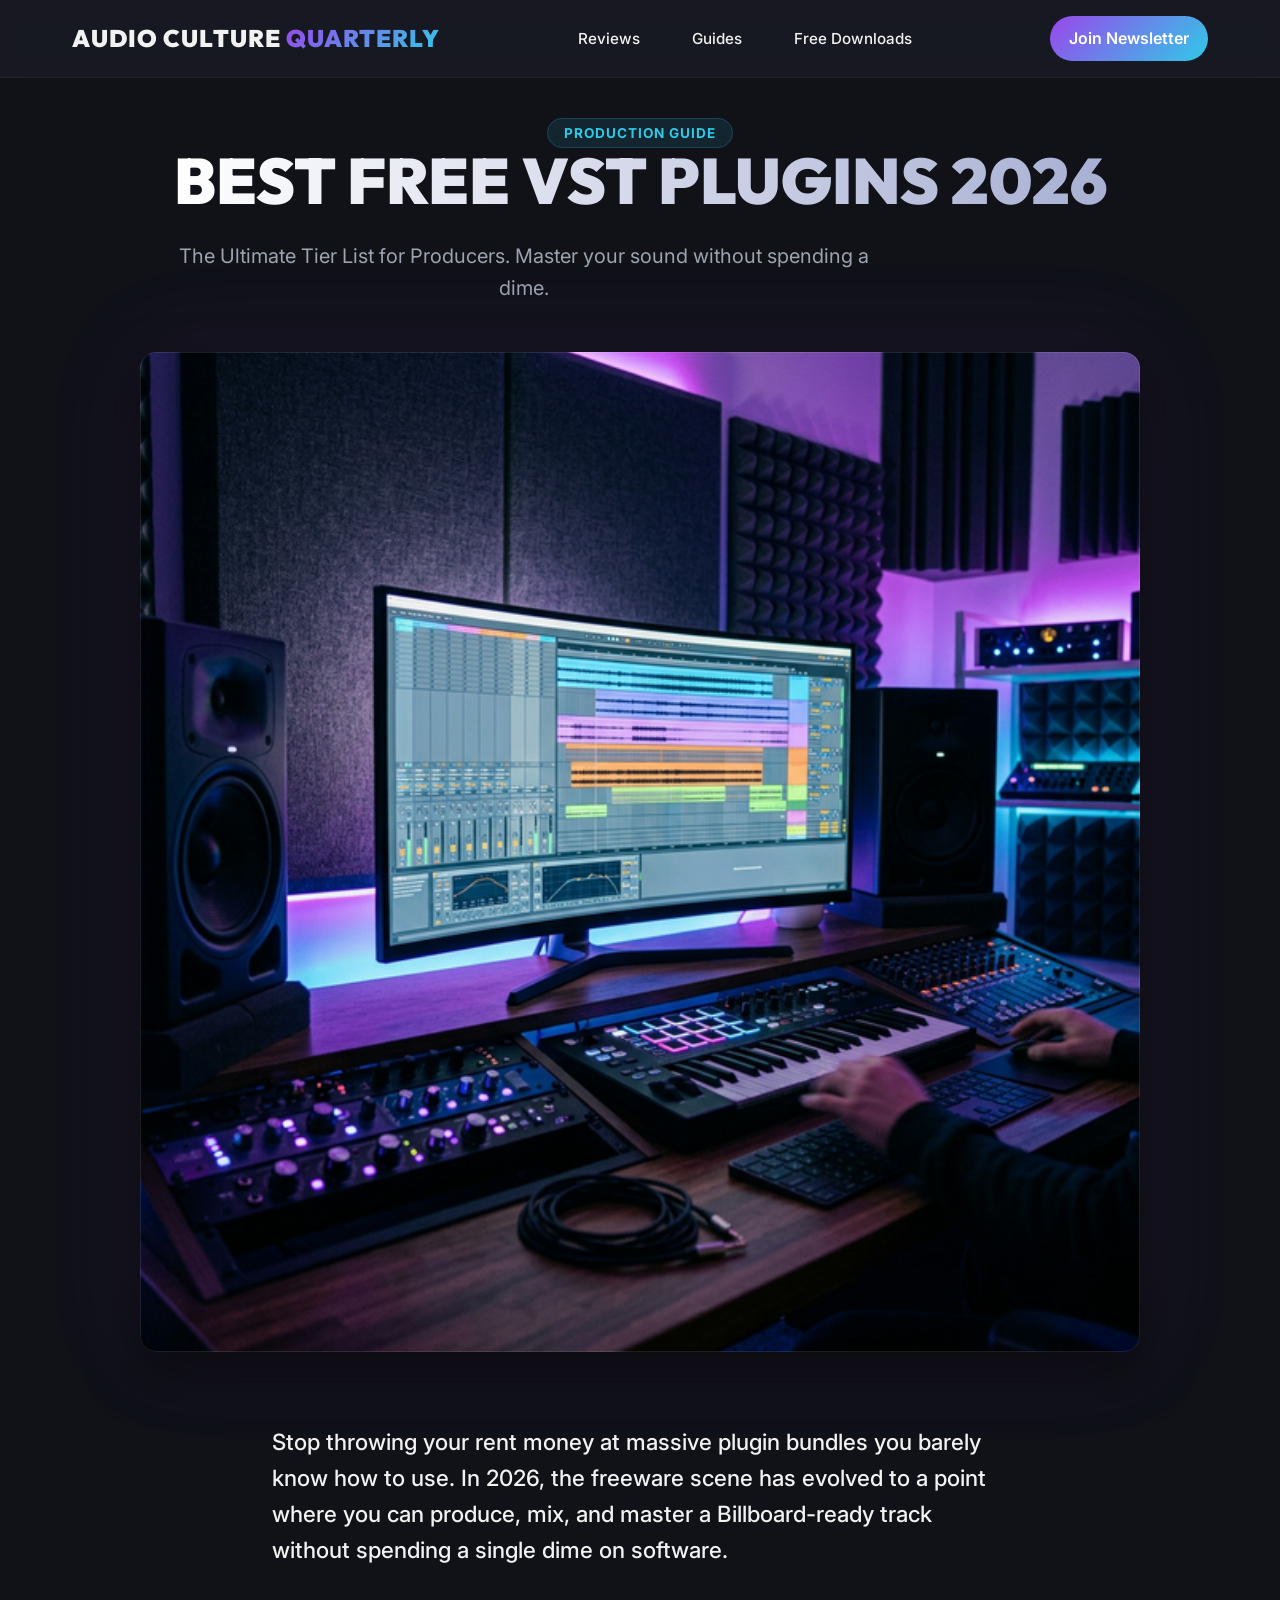
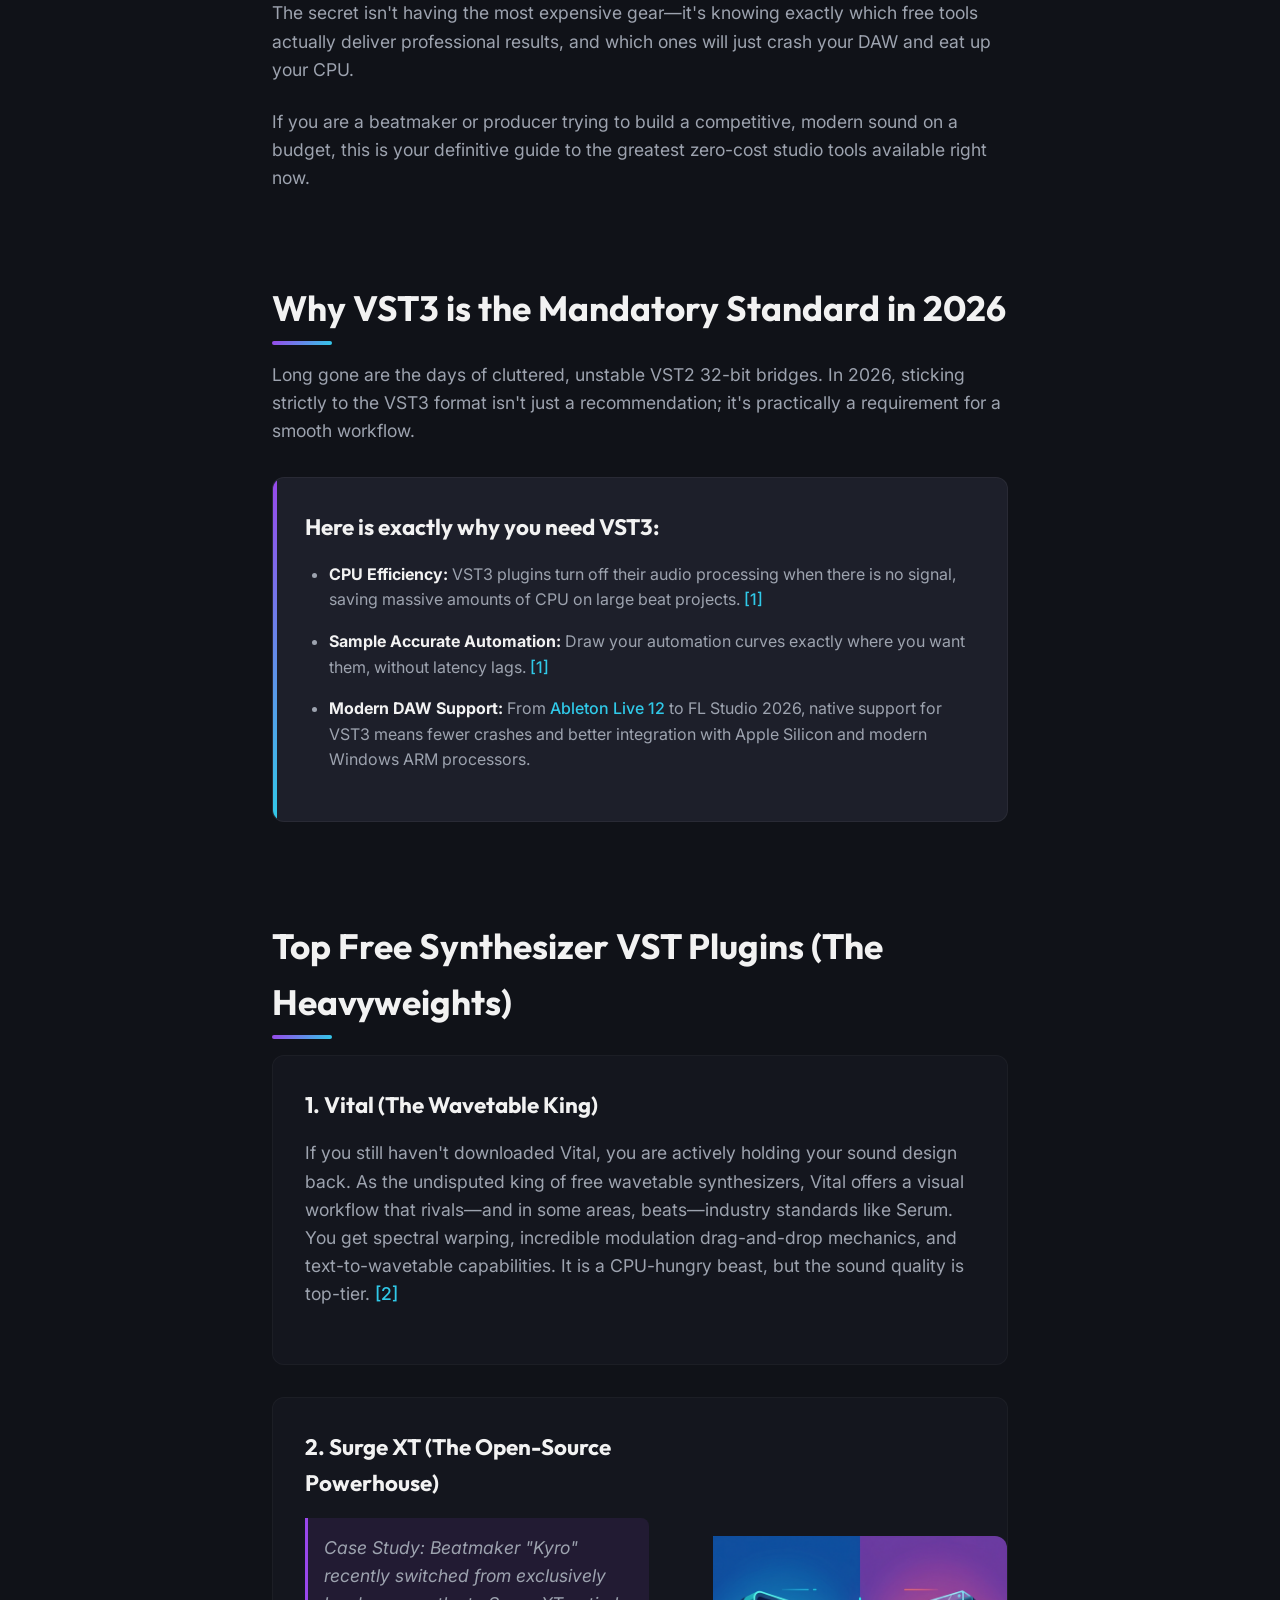
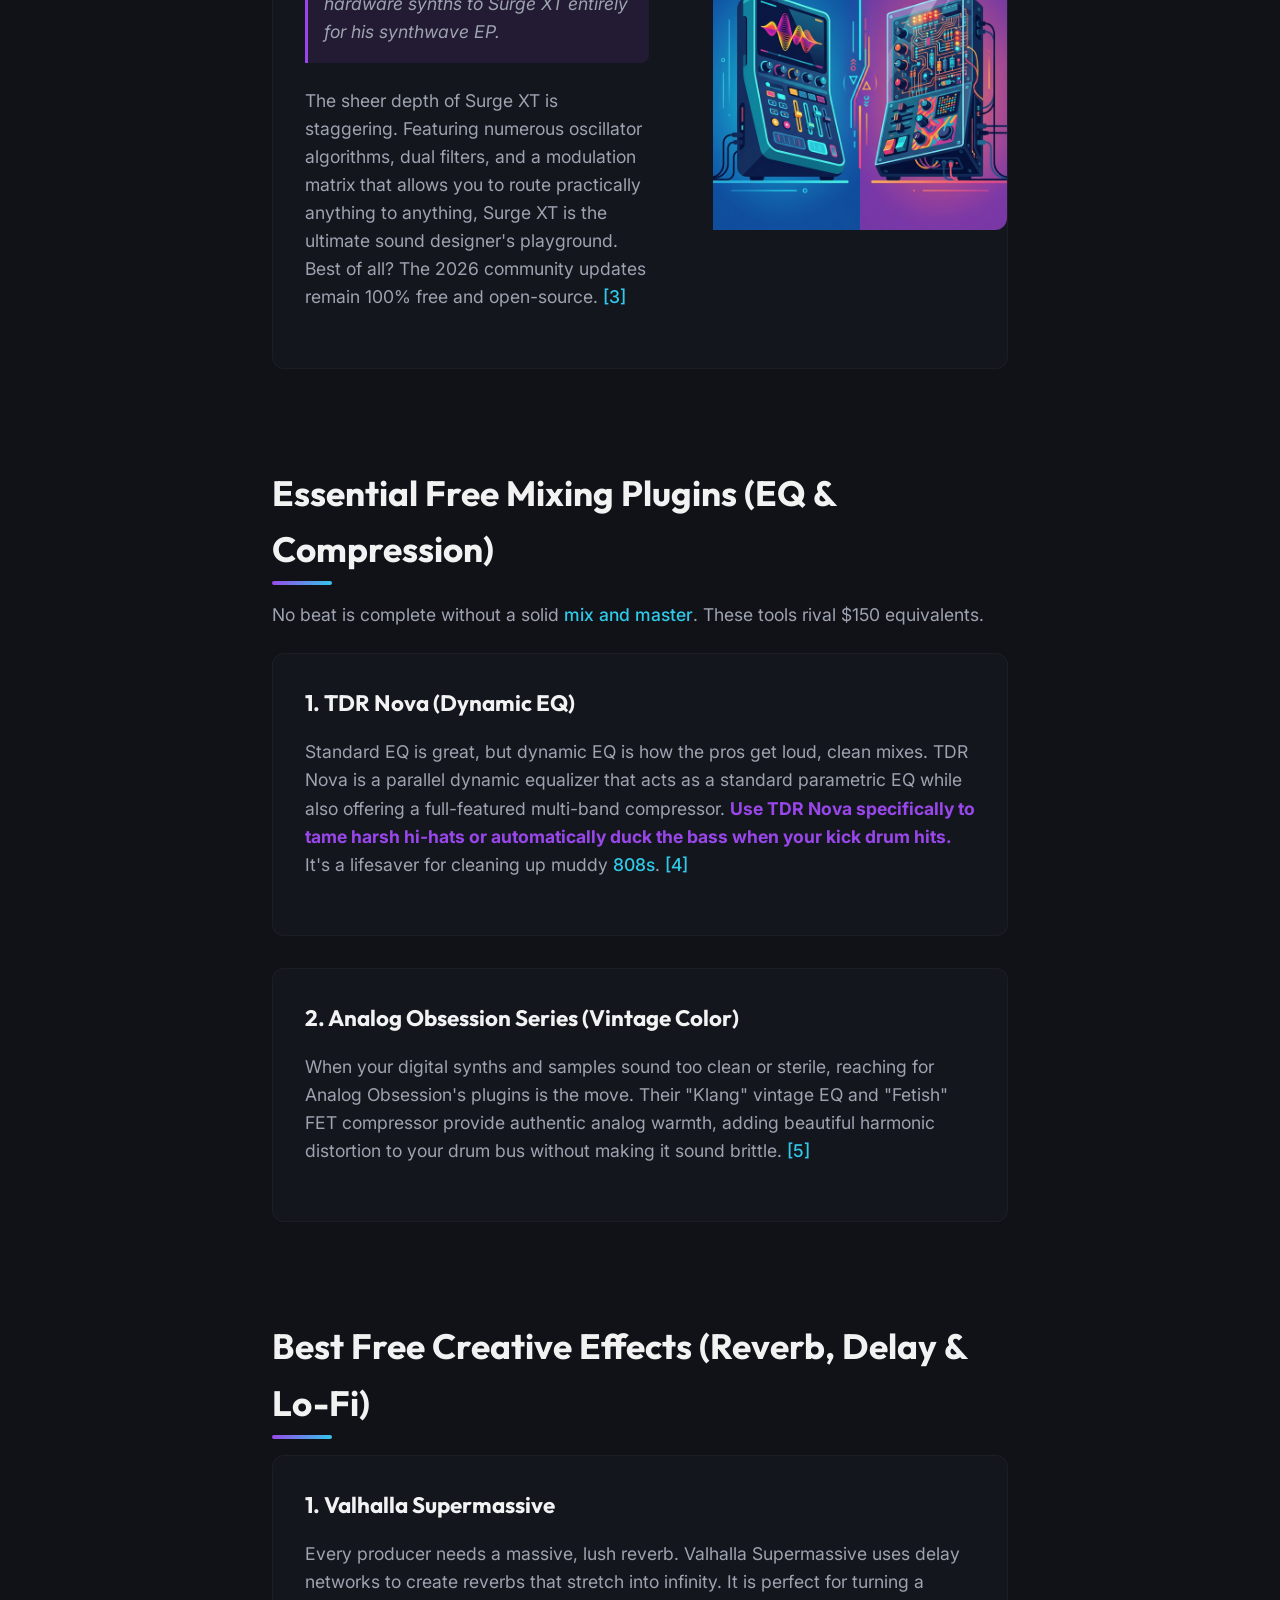
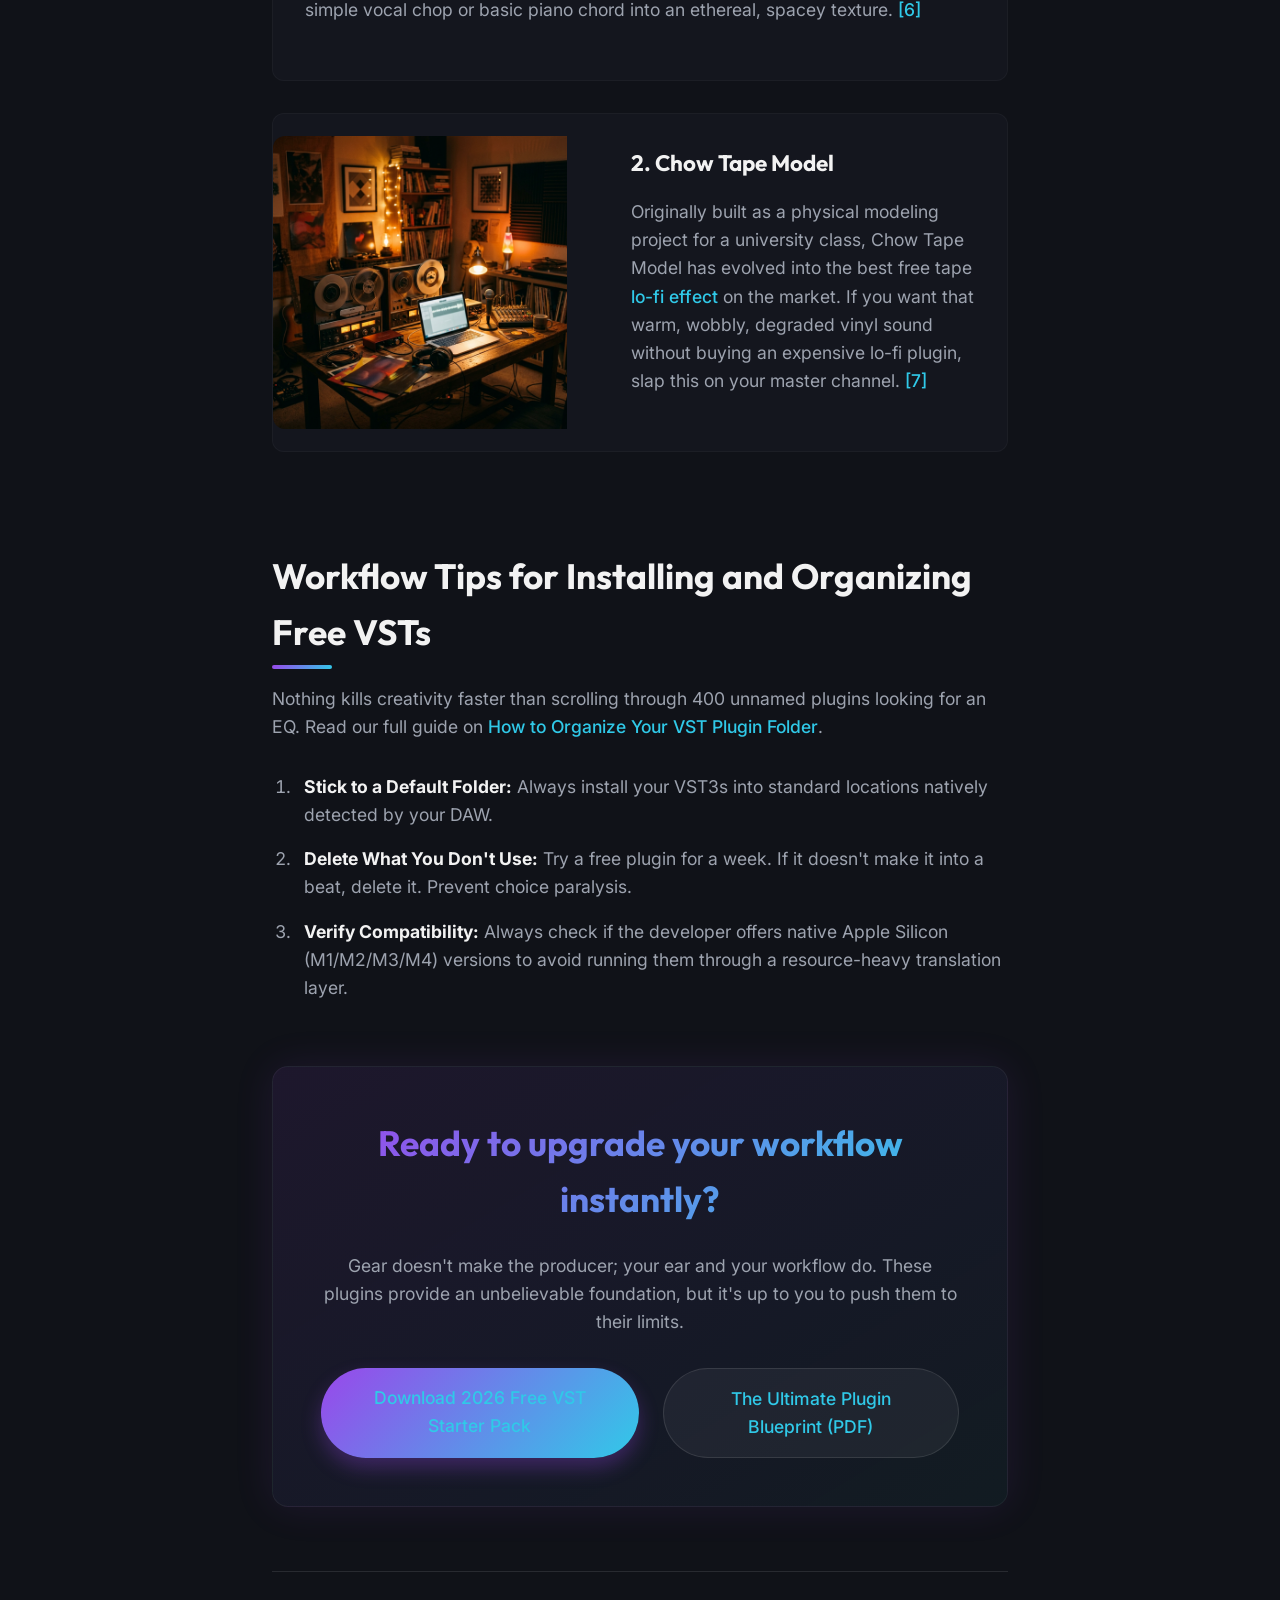
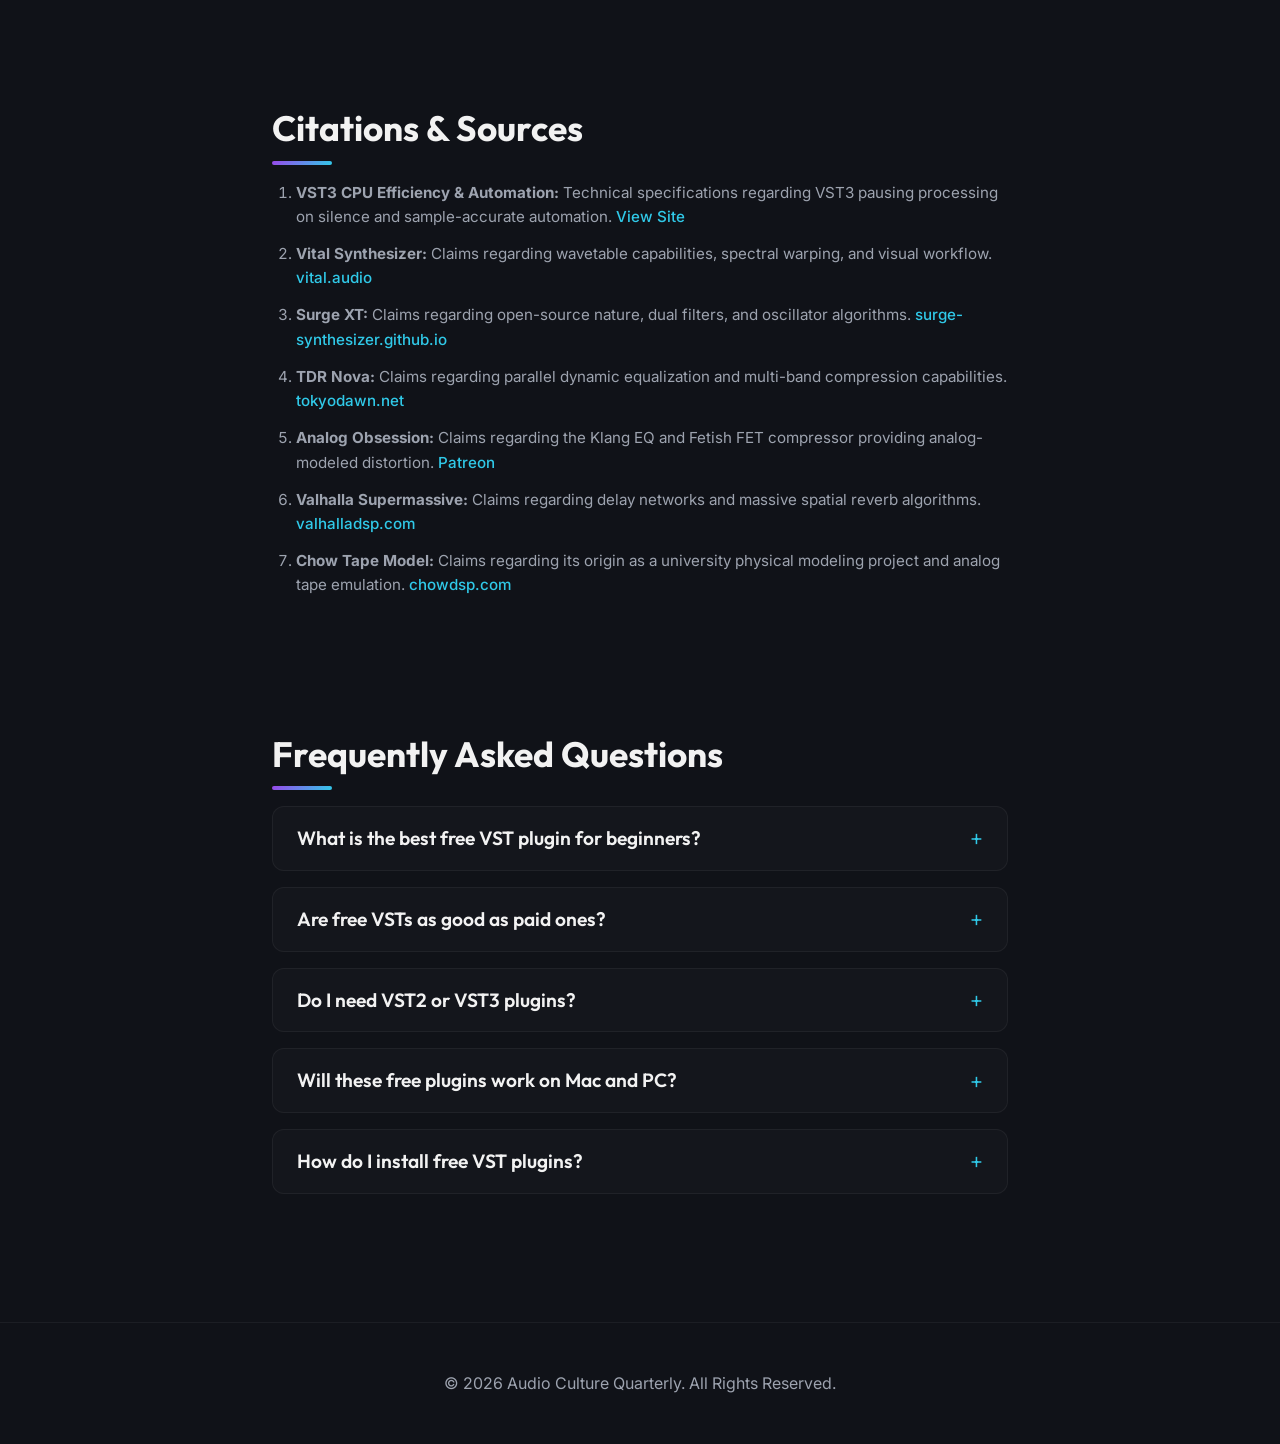
==== index.html @ 48ff9a13 "Initial commit for Audio Culture Quarterly blog" ====
<!DOCTYPE html>
<html lang="en">
<head>
    <meta charset="UTF-8">
    <meta name="viewport" content="width=device-width, initial-scale=1.0">
    <title>Audio Culture Quarterly | 15 Best Free VST Plugins (2026 Producer List)</title>
    <meta name="description" content="Stop wasting money on expensive gear. Discover the absolute best free VST3 plugins of 2026 for synths, mixing, and effects. Download and upgrade your beats today.">
    <link href="https://fonts.googleapis.com/css2?family=Outfit:wght@400;700;900&family=Inter:wght@400;500;700&display=swap" rel="stylesheet">
    <link rel="stylesheet" href="./styles.css">
</head>
<body class="dark-theme">
    <nav class="glass-nav">
        <div class="nav-container">
            <a href="#" class="logo">AUDIO CULTURE <span>QUARTERLY</span></a>
            <div class="nav-links">
                <a href="#">Reviews</a>
                <a href="#">Guides</a>
                <a href="#">Free Downloads</a>
            </div>
            <a href="#" class="cta-button">Join Newsletter</a>
        </div>
    </nav>
    
    <header class="hero">
        <div class="hero-content">
            <span class="badge">Production Guide</span>
            <h1>BEST FREE VST PLUGINS 2026</h1>
            <p class="subtitle">The Ultimate Tier List for Producers. Master your sound without spending a dime.</p>
        </div>
        <div class="hero-image-wrapper">
            <img src="./assets/hero.png" alt="Neon glowing DAW Studio Setup" class="hero-img">
        </div>
    </header>

    <main class="post-content">
        <article>
            <p class="lead">Stop throwing your rent money at massive plugin bundles you barely know how to use. In 2026, the freeware scene has evolved to a point where you can produce, mix, and master a Billboard-ready track without spending a single dime on software.</p>
            
            <p>The secret isn't having the most expensive gear—it's knowing exactly which free tools actually deliver professional results, and which ones will just crash your DAW and eat up your CPU.</p>

            <p>If you are a beatmaker or producer trying to build a competitive, modern sound on a budget, this is your definitive guide to the greatest zero-cost studio tools available right now.</p>

            <h2>Why VST3 is the Mandatory Standard in 2026</h2>
            <p>Long gone are the days of cluttered, unstable VST2 32-bit bridges. In 2026, sticking strictly to the VST3 format isn't just a recommendation; it's practically a requirement for a smooth workflow.</p>
            
            <div class="info-box glass-card">
                <h3>Here is exactly why you need VST3:</h3>
                <ul>
                    <li><strong>CPU Efficiency:</strong> VST3 plugins turn off their audio processing when there is no signal, saving massive amounts of CPU on large beat projects. <a href="#citations">[1]</a></li>
                    <li><strong>Sample Accurate Automation:</strong> Draw your automation curves exactly where you want them, without latency lags. <a href="#citations">[1]</a></li>
                    <li><strong>Modern DAW Support:</strong> From <a href="#">Ableton Live 12</a> to FL Studio 2026, native support for VST3 means fewer crashes and better integration with Apple Silicon and modern Windows ARM processors.</li>
                </ul>
            </div>

            <h2>Top Free Synthesizer VST Plugins (The Heavyweights)</h2>

            <div class="plugin-card">
                <h3>1. Vital (The Wavetable King)</h3>
                <p>If you still haven't downloaded Vital, you are actively holding your sound design back. As the undisputed king of free wavetable synthesizers, Vital offers a visual workflow that rivals—and in some areas, beats—industry standards like Serum. You get spectral warping, incredible modulation drag-and-drop mechanics, and text-to-wavetable capabilities. It is a CPU-hungry beast, but the sound quality is top-tier. <a href="#citations">[2]</a></p>
            </div>

            <div class="plugin-card highlight-card">
                <div class="card-content">
                    <h3>2. Surge XT (The Open-Source Powerhouse)</h3>
                    <p class="case-study"><em>Case Study: Beatmaker "Kyro" recently switched from exclusively hardware synths to Surge XT entirely for his synthwave EP.</em></p>
                    <p>The sheer depth of Surge XT is staggering. Featuring numerous oscillator algorithms, dual filters, and a modulation matrix that allows you to route practically anything to anything, Surge XT is the ultimate sound designer's playground. Best of all? The 2026 community updates remain 100% free and open-source. <a href="#citations">[3]</a></p>
                </div>
                <img src="./assets/synth.png" alt="Synth comparison" class="inline-img">
            </div>

            <h2>Essential Free Mixing Plugins (EQ & Compression)</h2>
            <p>No beat is complete without a solid <a href="#">mix and master</a>. These tools rival $150 equivalents.</p>

            <div class="plugin-card">
                <h3>1. TDR Nova (Dynamic EQ)</h3>
                <p>Standard EQ is great, but dynamic EQ is how the pros get loud, clean mixes. TDR Nova is a parallel dynamic equalizer that acts as a standard parametric EQ while also offering a full-featured multi-band compressor. <strong class="accent-text">Use TDR Nova specifically to tame harsh hi-hats or automatically duck the bass when your kick drum hits.</strong> It's a lifesaver for cleaning up muddy <a href="#">808s</a>. <a href="#citations">[4]</a></p>
            </div>

            <div class="plugin-card">
                <h3>2. Analog Obsession Series (Vintage Color)</h3>
                <p>When your digital synths and samples sound too clean or sterile, reaching for Analog Obsession's plugins is the move. Their "Klang" vintage EQ and "Fetish" FET compressor provide authentic analog warmth, adding beautiful harmonic distortion to your drum bus without making it sound brittle. <a href="#citations">[5]</a></p>
            </div>

            <h2>Best Free Creative Effects (Reverb, Delay & Lo-Fi)</h2>

            <div class="plugin-card">
                <h3>1. Valhalla Supermassive</h3>
                <p>Every producer needs a massive, lush reverb. Valhalla Supermassive uses delay networks to create reverbs that stretch into infinity. It is perfect for turning a simple vocal chop or basic piano chord into an ethereal, spacey texture. <a href="#citations">[6]</a></p>
            </div>

            <div class="plugin-card highlight-card reverse-layout">
                <img src="./assets/lofi.png" alt="Lo-Fi Studio" class="inline-img">
                <div class="card-content">
                    <h3>2. Chow Tape Model</h3>
                    <p>Originally built as a physical modeling project for a university class, Chow Tape Model has evolved into the best free tape <a href="#">lo-fi effect</a> on the market. If you want that warm, wobbly, degraded vinyl sound without buying an expensive lo-fi plugin, slap this on your master channel. <a href="#citations">[7]</a></p>
                </div>
            </div>

            <h2>Workflow Tips for Installing and Organizing Free VSTs</h2>
            <p>Nothing kills creativity faster than scrolling through 400 unnamed plugins looking for an EQ. Read our full guide on <a href="#">How to Organize Your VST Plugin Folder</a>.</p>
            <ol class="styled-list">
                <li><strong>Stick to a Default Folder:</strong> Always install your VST3s into standard locations natively detected by your DAW.</li>
                <li><strong>Delete What You Don't Use:</strong> Try a free plugin for a week. If it doesn't make it into a beat, delete it. Prevent choice paralysis.</li>
                <li><strong>Verify Compatibility:</strong> Always check if the developer offers native Apple Silicon (M1/M2/M3/M4) versions to avoid running them through a resource-heavy translation layer.</li>
            </ol>

            <div class="cta-section glow-box">
                <h2>Ready to upgrade your workflow instantly?</h2>
                <p>Gear doesn't make the producer; your ear and your workflow do. These plugins provide an unbelievable foundation, but it's up to you to push them to their limits.</p>
                <div class="cta-buttons">
                    <a href="#" class="btn-primary">Download 2026 Free VST Starter Pack</a>
                    <a href="#" class="btn-secondary">The Ultimate Plugin Blueprint (PDF)</a>
                </div>
            </div>

            <hr class="divider">

            <section id="citations" class="citations-section">
                <h2>Citations & Sources</h2>
                <ol>
                    <li><strong>VST3 CPU Efficiency & Automation:</strong> Technical specifications regarding VST3 pausing processing on silence and sample-accurate automation. <a href="https://steinbergmedia.github.io/vst3_doc/vstinterfaces/index.html" target="_blank">View Site</a></li>
                    <li><strong>Vital Synthesizer:</strong> Claims regarding wavetable capabilities, spectral warping, and visual workflow. <a href="https://vital.audio/" target="_blank">vital.audio</a></li>
                    <li><strong>Surge XT:</strong> Claims regarding open-source nature, dual filters, and oscillator algorithms. <a href="https://surge-synthesizer.github.io/" target="_blank">surge-synthesizer.github.io</a></li>
                    <li><strong>TDR Nova:</strong> Claims regarding parallel dynamic equalization and multi-band compression capabilities. <a href="https://www.tokyodawn.net/tdr-nova/" target="_blank">tokyodawn.net</a></li>
                    <li><strong>Analog Obsession:</strong> Claims regarding the Klang EQ and Fetish FET compressor providing analog-modeled distortion. <a href="https://www.patreon.com/analogobsession" target="_blank">Patreon</a></li>
                    <li><strong>Valhalla Supermassive:</strong> Claims regarding delay networks and massive spatial reverb algorithms. <a href="https://valhalladsp.com/shop/reverb/valhalla-supermassive/" target="_blank">valhalladsp.com</a></li>
                    <li><strong>Chow Tape Model:</strong> Claims regarding its origin as a university physical modeling project and analog tape emulation. <a href="https://chowdsp.com/products.html" target="_blank">chowdsp.com</a></li>
                </ol>
            </section>
            
            <section class="faq-section">
                <h2>Frequently Asked Questions</h2>
                <details>
                    <summary>What is the best free VST plugin for beginners?</summary>
                    <p>Vital is widely considered the best free VST for beginners due to its visual feedback, intuitive interface, and massive library of free community presets that make learning sound design incredibly accessible.</p>
                </details>
                <details>
                    <summary>Are free VSTs as good as paid ones?</summary>
                    <p>Yes, many free VSTs, like Surge XT and TDR Nova, rival or exceed paid plugins in sound quality. However, paid plugins often offer more streamlined user interfaces and dedicated customer support.</p>
                </details>
                <details>
                    <summary>Do I need VST2 or VST3 plugins?</summary>
                    <p>In 2026, VST3 is the standard. It offers superior CPU efficiency by pausing processing when audio passes through, and it provides better compatibility with modern DAWs and computer architectures.</p>
                </details>
                <details>
                    <summary>Will these free plugins work on Mac and PC?</summary>
                    <p>Most popular free VSTs provide installers for both Windows and macOS. Be sure to check if the developer offers native Apple Silicon support if you are producing on a modern Mac.</p>
                </details>
                <details>
                    <summary>How do I install free VST plugins?</summary>
                    <p>Download the installer or zip file, place the `.vst3` file in your operating system's default plugin directory, and run a new plugin scan within your DAW's preferences menu.</p>
                </details>
            </section>
        </article>
    </main>

    <footer>
        <div class="footer-content">
            <p>&copy; 2026 Audio Culture Quarterly. All Rights Reserved.</p>
        </div>
    </footer>
</body>
</html>
---- styles.css ----
:root {
    --bg-color: hsl(230, 20%, 8%);
    --bg-surface: hsl(232, 18%, 14%);
    --bg-glass: hsla(232, 18%, 14%, 0.6);
    --bg-glass-hover: hsla(232, 18%, 14%, 0.9);
    --text-main: hsl(0, 0%, 95%);
    --text-muted: hsl(220, 10%, 65%);
    --accent-glow: hsl(270, 80%, 60%);
    --accent-blue: hsl(190, 80%, 55%);
    --gradient-brand: linear-gradient(135deg, var(--accent-glow), var(--accent-blue));
    
    --font-heading: 'Outfit', sans-serif;
    --font-body: 'Inter', sans-serif;
    --border-radius-lg: 16px;
    --border-radius-md: 12px;
}

* {
    margin: 0;
    padding: 0;
    box-sizing: border-box;
    scroll-behavior: smooth;
}

body {
    background-color: var(--bg-color);
    color: var(--text-main);
    font-family: var(--font-body);
    line-height: 1.6;
    overflow-x: hidden;
}

/* Glassmorphic Nav */
.glass-nav {
    position: fixed;
    top: 0;
    width: 100%;
    background: var(--bg-glass);
    backdrop-filter: blur(12px);
    -webkit-backdrop-filter: blur(12px);
    border-bottom: 1px solid hsla(0, 0%, 100%, 0.05);
    z-index: 1000;
    transition: all 0.3s ease;
}

.nav-container {
    max-width: 1200px;
    margin: 0 auto;
    padding: 1rem 2rem;
    display: flex;
    justify-content: space-between;
    align-items: center;
}

.logo {
    font-family: var(--font-heading);
    font-size: 1.5rem;
    font-weight: 900;
    color: var(--text-main);
    text-decoration: none;
    letter-spacing: 1px;
}

.logo span {
    background: var(--gradient-brand);
    -webkit-background-clip: text;
    -webkit-text-fill-color: transparent;
}

.nav-links a {
    color: var(--text-main);
    text-decoration: none;
    margin: 0 1.5rem;
    font-size: 0.95rem;
    font-weight: 500;
    transition: color 0.3s ease;
}

.nav-links a:hover {
    color: var(--accent-blue);
}

.cta-button {
    background: var(--gradient-brand);
    color: white;
    padding: 0.6rem 1.2rem;
    border-radius: 50px;
    text-decoration: none;
    font-weight: 600;
    transition: transform 0.2s ease, box-shadow 0.2s ease;
}

.cta-button:hover {
    transform: translateY(-2px);
    box-shadow: 0 4px 15px hsla(270, 80%, 60%, 0.4);
}

/* Hero Section */
.hero {
    max-width: 1100px;
    margin: 120px auto 40px;
    padding: 0 2rem;
    display: flex;
    flex-direction: column;
    align-items: center;
    text-align: center;
}

.hero .badge {
    background: hsla(190, 80%, 55%, 0.1);
    color: var(--accent-blue);
    padding: 0.4rem 1rem;
    border-radius: 50px;
    font-size: 0.85rem;
    font-weight: 700;
    text-transform: uppercase;
    letter-spacing: 1px;
    margin-bottom: 1.5rem;
    border: 1px solid hsla(190, 80%, 55%, 0.2);
}

.hero h1 {
    font-family: var(--font-heading);
    font-size: 4rem;
    font-weight: 900;
    line-height: 1.1;
    margin-bottom: 1.5rem;
    background: linear-gradient(to right, #ffffff, #a8b0d3);
    -webkit-background-clip: text;
    -webkit-text-fill-color: transparent;
}

.hero .subtitle {
    font-size: 1.25rem;
    color: var(--text-muted);
    max-width: 700px;
    margin-bottom: 3rem;
}

.hero-image-wrapper {
    width: 100%;
    max-width: 1000px;
    border-radius: var(--border-radius-lg);
    overflow: hidden;
    position: relative;
    box-shadow: 0 20px 50px hsla(0,0%,0%,0.5), 0 0 100px hsla(270,80%,60%,0.1);
}

.hero-image-wrapper::after {
    content: '';
    position: absolute;
    inset: 0;
    box-shadow: inset 0 0 0 1px hsla(255,255%,255%,0.1);
    border-radius: var(--border-radius-lg);
    pointer-events: none;
}

.hero-img {
    width: 100%;
    height: auto;
    display: block;
    transform: scale(1.02);
    transition: transform 0.5s ease;
}

.hero-img:hover {
    transform: scale(1.0);
}

/* Post Content Layout */
.post-content {
    max-width: 800px;
    margin: 0 auto;
    padding: 2rem;
}

.post-content .lead {
    font-size: 1.4rem;
    color: var(--text-main);
    font-weight: 500;
    margin-bottom: 2rem;
}

.post-content p {
    margin-bottom: 1.5rem;
    font-size: 1.1rem;
    color: var(--text-muted);
}

.post-content h2 {
    font-family: var(--font-heading);
    font-size: 2.2rem;
    margin: 4rem 0 1.5rem;
    color: var(--text-main);
    position: relative;
    display: inline-block;
}

.post-content h2::after {
    content: '';
    position: absolute;
    bottom: -8px;
    left: 0;
    width: 60px;
    height: 4px;
    border-radius: 2px;
    background: var(--gradient-brand);
}

.post-content h3 {
    font-family: var(--font-heading);
    font-size: 1.4rem;
    margin-bottom: 1rem;
    color: var(--text-main);
}

.post-content a {
    color: var(--accent-blue);
    text-decoration: none;
    font-weight: 500;
    position: relative;
    transition: color 0.2s;
}

.post-content a:hover {
    color: var(--text-main);
}

/* Glass Card Content */
.glass-card {
    background: var(--bg-surface);
    border: 1px solid hsla(0,0%,100%,0.05);
    padding: 2rem;
    border-radius: var(--border-radius-md);
    margin: 2rem 0;
    position: relative;
    overflow: hidden;
}

.glass-card::before {
    content: '';
    position: absolute;
    top: 0;
    left: 0;
    width: 4px;
    height: 100%;
    background: var(--gradient-brand);
}

.glass-card ul {
    margin-left: 1.5rem;
}

.glass-card li {
    margin-bottom: 1rem;
    color: var(--text-muted);
}

.glass-card li strong {
    color: var(--text-main);
}

/* Plugin Cards */
.plugin-card {
    background: hsla(232, 18%, 14%, 0.4);
    border-radius: var(--border-radius-md);
    padding: 2rem;
    margin-bottom: 2rem;
    border: 1px solid hsla(0,0%,100%,0.03);
    transition: transform 0.3s ease, background 0.3s ease;
}

.plugin-card:hover {
    transform: translateY(-5px);
    background: hsla(232, 18%, 14%, 0.8);
    border: 1px solid hsla(0,0%,100%,0.1);
}

.accent-text {
    color: var(--accent-glow);
}

/* Case Study Highlights */
.highlight-card {
    display: flex;
    gap: 2rem;
    align-items: center;
    padding: 0;
    overflow: hidden;
}

.highlight-card .card-content {
    padding: 2rem;
    flex: 1;
}

.highlight-card .inline-img {
    width: 40%;
    object-fit: cover;
    height: 100%;
    border-radius: 0 var(--border-radius-md) var(--border-radius-md) 0;
}

.reverse-layout .inline-img {
    border-radius: var(--border-radius-md) 0 0 var(--border-radius-md);
}

.case-study {
    font-style: italic;
    padding-left: 1rem;
    border-left: 3px solid var(--accent-glow);
    color: var(--text-main);
    background: hsla(270, 80%, 60%, 0.1);
    padding: 1rem;
    border-radius: 0 8px 8px 0;
}

/* List styling */
.styled-list {
    margin: 2rem 0 2rem 1.5rem;
}

.styled-list li {
    font-size: 1.1rem;
    color: var(--text-muted);
    margin-bottom: 1rem;
    padding-left: 0.5rem;
}

.styled-list li strong {
    color: var(--text-main);
}

/* Glow Box CTA */
.glow-box {
    margin: 4rem 0;
    padding: 3rem;
    text-align: center;
    background: linear-gradient(to bottom right, hsla(270,80%,60%,0.1), hsla(190,80%,55%,0.05));
    border-radius: var(--border-radius-lg);
    border: 1px solid hsla(0,0%,100%,0.05);
    box-shadow: 0 0 40px hsla(270,80%,60%,0.1);
}

.glow-box h2::after {
    display: none;
}

.glow-box h2 {
    margin-top: 0;
    background: var(--gradient-brand);
    -webkit-background-clip: text;
    -webkit-text-fill-color: transparent;
}

.cta-buttons {
    display: flex;
    justify-content: center;
    gap: 1.5rem;
    margin-top: 2rem;
}

.btn-primary {
    background: var(--gradient-brand);
    color: white;
    padding: 1rem 2rem;
    border-radius: 50px;
    font-weight: 700;
    font-size: 1.1rem;
    transition: all 0.2s;
    box-shadow: 0 10px 20px hsla(270,80%,60%,0.3);
    text-decoration: none;
}

.btn-primary:hover {
    transform: translateY(-3px);
    box-shadow: 0 15px 30px hsla(270,80%,60%,0.5);
    color: white;
}

.btn-secondary {
    background: hsla(255,255%,255%,0.05);
    color: var(--text-main);
    border: 1px solid hsla(255,255%,255%,0.1);
    padding: 1rem 2rem;
    border-radius: 50px;
    font-weight: 600;
    font-size: 1.1rem;
    transition: all 0.2s;
    text-decoration: none;
}

.btn-secondary:hover {
    background: hsla(255,255%,255%,0.1);
    color: white;
}

.divider {
    border: 0;
    height: 1px;
    background: hsla(0,0%,100%,0.1);
    margin: 4rem 0;
}

/* Citations & FAQ */
.citations-section ol {
    margin-left: 1.5rem;
}
.citations-section li {
    font-size: 0.95rem;
    color: var(--text-muted);
    margin-bottom: 0.8rem;
}

.faq-section {
    margin-top: 4rem;
}

details {
    background: hsla(0,0%,100%,0.02);
    border: 1px solid hsla(0,0%,100%,0.05);
    padding: 1rem 1.5rem;
    border-radius: var(--border-radius-md);
    margin-bottom: 1rem;
    transition: all 0.3s ease;
}

details:hover {
    background: hsla(0,0%,100%,0.04);
}

summary {
    font-family: var(--font-heading);
    font-size: 1.2rem;
    font-weight: 600;
    cursor: pointer;
    list-style: none; /* remove default arrow */
    position: relative;
    padding-right: 2rem;
}

summary::after {
    content: '+';
    position: absolute;
    right: 0;
    top: 50%;
    transform: translateY(-50%);
    color: var(--accent-blue);
    font-size: 1.5rem;
    font-weight: 300;
}

details[open] summary::after {
    content: '−';
}

details p {
    margin-top: 1rem;
    margin-bottom: 0;
    padding-top: 1rem;
    border-top: 1px solid hsla(0,0%,100%,0.05);
}

footer {
    text-align: center;
    padding: 3rem;
    border-top: 1px solid hsla(0,0%,100%,0.05);
    margin-top: 5rem;
    color: var(--text-muted);
}

/* Animations */
@keyframes fadeInUp {
    from {
        opacity: 0;
        transform: translateY(20px);
    }
    to {
        opacity: 1;
        transform: translateY(0);
    }
}

.hero h1, .hero p, .hero-image-wrapper {
    animation: fadeInUp 0.8s backwards ease-out;
}
.hero h1 { animation-delay: 0.1s; }
.hero p { animation-delay: 0.3s; }
.hero-image-wrapper { animation-delay: 0.5s; }

/* Responsive adjustments */
@media (max-width: 768px) {
    .highlight-card {
        flex-direction: column;
    }
    .highlight-card .inline-img {
        width: 100%;
        border-radius: var(--border-radius-md) var(--border-radius-md) 0 0;
        max-height: 250px;
    }
    .reverse-layout {
        flex-direction: column-reverse;
    }
    .reverse-layout .inline-img {
        border-radius: var(--border-radius-md) var(--border-radius-md) 0 0;
    }
    .hero h1 {
        font-size: 2.8rem;
    }
    .cta-buttons {
        flex-direction: column;
    }
}
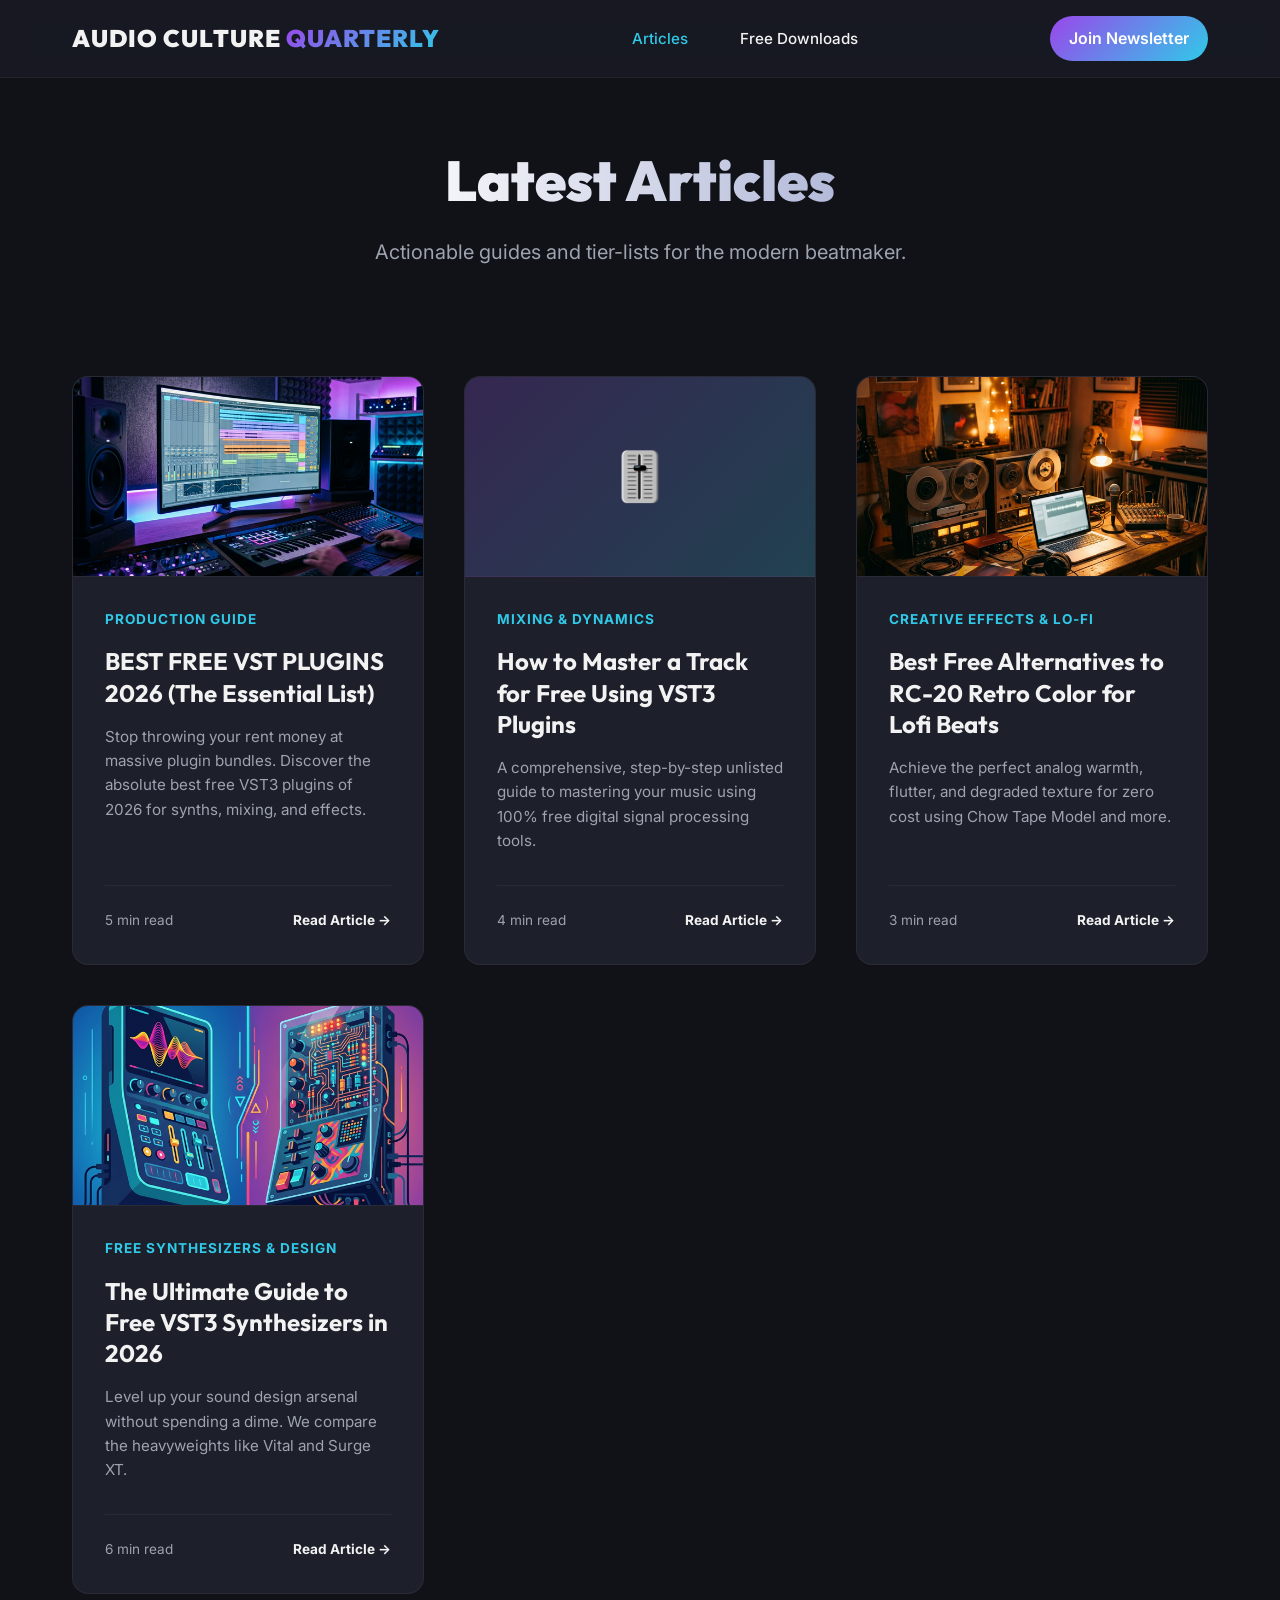
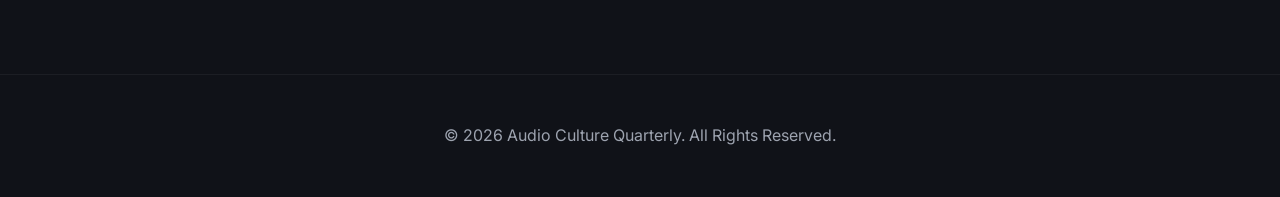
==== commit b8cc155a: "feat: Restructure site into multi-page blog with article feed" ====
--- a/index.html
+++ b/index.html
@@ -3,155 +3,192 @@
 <head>
     <meta charset="UTF-8">
     <meta name="viewport" content="width=device-width, initial-scale=1.0">
-    <title>Audio Culture Quarterly | 15 Best Free VST Plugins (2026 Producer List)</title>
-    <meta name="description" content="Stop wasting money on expensive gear. Discover the absolute best free VST3 plugins of 2026 for synths, mixing, and effects. Download and upgrade your beats today.">
+    <title>Audio Culture Quarterly | Music Production Blog</title>
+    <meta name="description" content="The premier source for beatmakers and producers. Discover the best free VST plugins, mixing guides, and production setups.">
     <link href="https://fonts.googleapis.com/css2?family=Outfit:wght@400;700;900&family=Inter:wght@400;500;700&display=swap" rel="stylesheet">
     <link rel="stylesheet" href="./styles.css">
+    <style>
+        .grid-container {
+            max-width: 1200px;
+            margin: 0 auto 5rem;
+            padding: 0 2rem;
+            display: grid;
+            grid-template-columns: repeat(auto-fit, minmax(350px, 1fr));
+            gap: 2.5rem;
+        }
+
+        .article-card {
+            background: var(--bg-surface);
+            border: 1px solid hsla(0,0%,100%,0.05);
+            border-radius: var(--border-radius-lg);
+            overflow: hidden;
+            transition: transform 0.3s ease, box-shadow 0.3s ease;
+            display: flex;
+            flex-direction: column;
+            text-decoration: none;
+            color: inherit;
+        }
+
+        .article-card:hover {
+            transform: translateY(-8px);
+            box-shadow: 0 15px 30px hsla(0,0%,0%,0.4), 0 0 20px hsla(190, 80%, 55%, 0.1);
+        }
+
+        .article-img-placeholder {
+            height: 200px;
+            background: linear-gradient(135deg, hsla(270,80%,60%,0.2), hsla(190,80%,55%,0.2));
+            display: flex;
+            align-items: center;
+            justify-content: center;
+            font-size: 3rem;
+            border-bottom: 1px solid hsla(0,0%,100%,0.05);
+        }
+
+        .article-card img {
+            width: 100%;
+            height: 200px;
+            object-fit: cover;
+            border-bottom: 1px solid hsla(0,0%,100%,0.05);
+        }
+
+        .article-body {
+            padding: 2rem;
+            flex-grow: 1;
+            display: flex;
+            flex-direction: column;
+        }
+
+        .article-cat {
+            color: var(--accent-blue);
+            font-size: 0.85rem;
+            font-weight: 700;
+            text-transform: uppercase;
+            letter-spacing: 1px;
+            margin-bottom: 1rem;
+        }
+
+        .article-title {
+            font-family: var(--font-heading);
+            font-size: 1.5rem;
+            color: var(--text-main);
+            margin-bottom: 1rem;
+            line-height: 1.3;
+            transition: color 0.2s;
+        }
+
+        .article-card:hover .article-title {
+            color: var(--accent-glow);
+        }
+
+        .article-excerpt {
+            color: var(--text-muted);
+            font-size: 0.95rem;
+            margin-bottom: 2rem;
+            flex-grow: 1;
+        }
+
+        .article-footer {
+            display: flex;
+            justify-content: space-between;
+            align-items: center;
+            border-top: 1px solid hsla(0,0%,100%,0.05);
+            padding-top: 1.5rem;
+            font-size: 0.85rem;
+            color: var(--text-muted);
+        }
+
+        .read-more {
+            color: var(--text-main);
+            font-weight: 700;
+            display: flex;
+            align-items: center;
+            gap: 0.5rem;
+        }
+
+        .article-card:hover .read-more {
+            color: var(--accent-blue);
+        }
+    </style>
 </head>
 <body class="dark-theme">
     <nav class="glass-nav">
         <div class="nav-container">
-            <a href="#" class="logo">AUDIO CULTURE <span>QUARTERLY</span></a>
+            <a href="index.html" class="logo">AUDIO CULTURE <span>QUARTERLY</span></a>
             <div class="nav-links">
-                <a href="#">Reviews</a>
-                <a href="#">Guides</a>
-                <a href="#">Free Downloads</a>
+                <a href="index.html" style="color: var(--accent-blue);">Articles</a>
+                <a href="downloads.html">Free Downloads</a>
             </div>
-            <a href="#" class="cta-button">Join Newsletter</a>
+            <a href="downloads.html" class="cta-button">Join Newsletter</a>
         </div>
     </nav>
     
-    <header class="hero">
+    <header class="hero" style="margin-top: 150px; margin-bottom: 60px;">
         <div class="hero-content">
-            <span class="badge">Production Guide</span>
-            <h1>BEST FREE VST PLUGINS 2026</h1>
-            <p class="subtitle">The Ultimate Tier List for Producers. Master your sound without spending a dime.</p>
-        </div>
-        <div class="hero-image-wrapper">
-            <img src="./assets/hero.png" alt="Neon glowing DAW Studio Setup" class="hero-img">
+            <h1 style="font-size: 3.5rem;">Latest Articles</h1>
+            <p class="subtitle">Actionable guides and tier-lists for the modern beatmaker.</p>
         </div>
     </header>
 
-    <main class="post-content">
-        <article>
-            <p class="lead">Stop throwing your rent money at massive plugin bundles you barely know how to use. In 2026, the freeware scene has evolved to a point where you can produce, mix, and master a Billboard-ready track without spending a single dime on software.</p>
-            
-            <p>The secret isn't having the most expensive gear—it's knowing exactly which free tools actually deliver professional results, and which ones will just crash your DAW and eat up your CPU.</p>
-
-            <p>If you are a beatmaker or producer trying to build a competitive, modern sound on a budget, this is your definitive guide to the greatest zero-cost studio tools available right now.</p>
-
-            <h2>Why VST3 is the Mandatory Standard in 2026</h2>
-            <p>Long gone are the days of cluttered, unstable VST2 32-bit bridges. In 2026, sticking strictly to the VST3 format isn't just a recommendation; it's practically a requirement for a smooth workflow.</p>
-            
-            <div class="info-box glass-card">
-                <h3>Here is exactly why you need VST3:</h3>
-                <ul>
-                    <li><strong>CPU Efficiency:</strong> VST3 plugins turn off their audio processing when there is no signal, saving massive amounts of CPU on large beat projects. <a href="#citations">[1]</a></li>
-                    <li><strong>Sample Accurate Automation:</strong> Draw your automation curves exactly where you want them, without latency lags. <a href="#citations">[1]</a></li>
-                    <li><strong>Modern DAW Support:</strong> From <a href="#">Ableton Live 12</a> to FL Studio 2026, native support for VST3 means fewer crashes and better integration with Apple Silicon and modern Windows ARM processors.</li>
-                </ul>
-            </div>
-
-            <h2>Top Free Synthesizer VST Plugins (The Heavyweights)</h2>
-
-            <div class="plugin-card">
-                <h3>1. Vital (The Wavetable King)</h3>
-                <p>If you still haven't downloaded Vital, you are actively holding your sound design back. As the undisputed king of free wavetable synthesizers, Vital offers a visual workflow that rivals—and in some areas, beats—industry standards like Serum. You get spectral warping, incredible modulation drag-and-drop mechanics, and text-to-wavetable capabilities. It is a CPU-hungry beast, but the sound quality is top-tier. <a href="#citations">[2]</a></p>
-            </div>
-
-            <div class="plugin-card highlight-card">
-                <div class="card-content">
-                    <h3>2. Surge XT (The Open-Source Powerhouse)</h3>
-                    <p class="case-study"><em>Case Study: Beatmaker "Kyro" recently switched from exclusively hardware synths to Surge XT entirely for his synthwave EP.</em></p>
-                    <p>The sheer depth of Surge XT is staggering. Featuring numerous oscillator algorithms, dual filters, and a modulation matrix that allows you to route practically anything to anything, Surge XT is the ultimate sound designer's playground. Best of all? The 2026 community updates remain 100% free and open-source. <a href="#citations">[3]</a></p>
-                </div>
-                <img src="./assets/synth.png" alt="Synth comparison" class="inline-img">
-            </div>
-
-            <h2>Essential Free Mixing Plugins (EQ & Compression)</h2>
-            <p>No beat is complete without a solid <a href="#">mix and master</a>. These tools rival $150 equivalents.</p>
-
-            <div class="plugin-card">
-                <h3>1. TDR Nova (Dynamic EQ)</h3>
-                <p>Standard EQ is great, but dynamic EQ is how the pros get loud, clean mixes. TDR Nova is a parallel dynamic equalizer that acts as a standard parametric EQ while also offering a full-featured multi-band compressor. <strong class="accent-text">Use TDR Nova specifically to tame harsh hi-hats or automatically duck the bass when your kick drum hits.</strong> It's a lifesaver for cleaning up muddy <a href="#">808s</a>. <a href="#citations">[4]</a></p>
-            </div>
-
-            <div class="plugin-card">
-                <h3>2. Analog Obsession Series (Vintage Color)</h3>
-                <p>When your digital synths and samples sound too clean or sterile, reaching for Analog Obsession's plugins is the move. Their "Klang" vintage EQ and "Fetish" FET compressor provide authentic analog warmth, adding beautiful harmonic distortion to your drum bus without making it sound brittle. <a href="#citations">[5]</a></p>
-            </div>
-
-            <h2>Best Free Creative Effects (Reverb, Delay & Lo-Fi)</h2>
-
-            <div class="plugin-card">
-                <h3>1. Valhalla Supermassive</h3>
-                <p>Every producer needs a massive, lush reverb. Valhalla Supermassive uses delay networks to create reverbs that stretch into infinity. It is perfect for turning a simple vocal chop or basic piano chord into an ethereal, spacey texture. <a href="#citations">[6]</a></p>
-            </div>
-
-            <div class="plugin-card highlight-card reverse-layout">
-                <img src="./assets/lofi.png" alt="Lo-Fi Studio" class="inline-img">
-                <div class="card-content">
-                    <h3>2. Chow Tape Model</h3>
-                    <p>Originally built as a physical modeling project for a university class, Chow Tape Model has evolved into the best free tape <a href="#">lo-fi effect</a> on the market. If you want that warm, wobbly, degraded vinyl sound without buying an expensive lo-fi plugin, slap this on your master channel. <a href="#citations">[7]</a></p>
-                </div>
-            </div>
-
-            <h2>Workflow Tips for Installing and Organizing Free VSTs</h2>
-            <p>Nothing kills creativity faster than scrolling through 400 unnamed plugins looking for an EQ. Read our full guide on <a href="#">How to Organize Your VST Plugin Folder</a>.</p>
-            <ol class="styled-list">
-                <li><strong>Stick to a Default Folder:</strong> Always install your VST3s into standard locations natively detected by your DAW.</li>
-                <li><strong>Delete What You Don't Use:</strong> Try a free plugin for a week. If it doesn't make it into a beat, delete it. Prevent choice paralysis.</li>
-                <li><strong>Verify Compatibility:</strong> Always check if the developer offers native Apple Silicon (M1/M2/M3/M4) versions to avoid running them through a resource-heavy translation layer.</li>
-            </ol>
-
-            <div class="cta-section glow-box">
-                <h2>Ready to upgrade your workflow instantly?</h2>
-                <p>Gear doesn't make the producer; your ear and your workflow do. These plugins provide an unbelievable foundation, but it's up to you to push them to their limits.</p>
-                <div class="cta-buttons">
-                    <a href="#" class="btn-primary">Download 2026 Free VST Starter Pack</a>
-                    <a href="#" class="btn-secondary">The Ultimate Plugin Blueprint (PDF)</a>
-                </div>
-            </div>
-
-            <hr class="divider">
-
-            <section id="citations" class="citations-section">
-                <h2>Citations & Sources</h2>
-                <ol>
-                    <li><strong>VST3 CPU Efficiency & Automation:</strong> Technical specifications regarding VST3 pausing processing on silence and sample-accurate automation. <a href="https://steinbergmedia.github.io/vst3_doc/vstinterfaces/index.html" target="_blank">View Site</a></li>
-                    <li><strong>Vital Synthesizer:</strong> Claims regarding wavetable capabilities, spectral warping, and visual workflow. <a href="https://vital.audio/" target="_blank">vital.audio</a></li>
-                    <li><strong>Surge XT:</strong> Claims regarding open-source nature, dual filters, and oscillator algorithms. <a href="https://surge-synthesizer.github.io/" target="_blank">surge-synthesizer.github.io</a></li>
-                    <li><strong>TDR Nova:</strong> Claims regarding parallel dynamic equalization and multi-band compression capabilities. <a href="https://www.tokyodawn.net/tdr-nova/" target="_blank">tokyodawn.net</a></li>
-                    <li><strong>Analog Obsession:</strong> Claims regarding the Klang EQ and Fetish FET compressor providing analog-modeled distortion. <a href="https://www.patreon.com/analogobsession" target="_blank">Patreon</a></li>
-                    <li><strong>Valhalla Supermassive:</strong> Claims regarding delay networks and massive spatial reverb algorithms. <a href="https://valhalladsp.com/shop/reverb/valhalla-supermassive/" target="_blank">valhalladsp.com</a></li>
-                    <li><strong>Chow Tape Model:</strong> Claims regarding its origin as a university physical modeling project and analog tape emulation. <a href="https://chowdsp.com/products.html" target="_blank">chowdsp.com</a></li>
-                </ol>
-            </section>
-            
-            <section class="faq-section">
-                <h2>Frequently Asked Questions</h2>
-                <details>
-                    <summary>What is the best free VST plugin for beginners?</summary>
-                    <p>Vital is widely considered the best free VST for beginners due to its visual feedback, intuitive interface, and massive library of free community presets that make learning sound design incredibly accessible.</p>
-                </details>
-                <details>
-                    <summary>Are free VSTs as good as paid ones?</summary>
-                    <p>Yes, many free VSTs, like Surge XT and TDR Nova, rival or exceed paid plugins in sound quality. However, paid plugins often offer more streamlined user interfaces and dedicated customer support.</p>
-                </details>
-                <details>
-                    <summary>Do I need VST2 or VST3 plugins?</summary>
-                    <p>In 2026, VST3 is the standard. It offers superior CPU efficiency by pausing processing when audio passes through, and it provides better compatibility with modern DAWs and computer architectures.</p>
-                </details>
-                <details>
-                    <summary>Will these free plugins work on Mac and PC?</summary>
-                    <p>Most popular free VSTs provide installers for both Windows and macOS. Be sure to check if the developer offers native Apple Silicon support if you are producing on a modern Mac.</p>
-                </details>
-                <details>
-                    <summary>How do I install free VST plugins?</summary>
-                    <p>Download the installer or zip file, place the `.vst3` file in your operating system's default plugin directory, and run a new plugin scan within your DAW's preferences menu.</p>
-                </details>
-            </section>
-        </article>
+    <main>
+        <div class="grid-container">
+
+            <!-- Week 4 Post (The Pillar) -->
+            <a href="post-best-free-vst-plugins.html" class="article-card">
+                <img src="./assets/hero.png" alt="DAW Studio">
+                <div class="article-body">
+                    <span class="article-cat">Production Guide</span>
+                    <h2 class="article-title">BEST FREE VST PLUGINS 2026 (The Essential List)</h2>
+                    <p class="article-excerpt">Stop throwing your rent money at massive plugin bundles. Discover the absolute best free VST3 plugins of 2026 for synths, mixing, and effects.</p>
+                    <div class="article-footer">
+                        <span>5 min read</span>
+                        <span class="read-more">Read Article &rarr;</span>
+                    </div>
+                </div>
+            </a>
+
+            <!-- Week 3 Post -->
+            <a href="post-master-for-free.html" class="article-card">
+                <div class="article-img-placeholder">🎚️</div>
+                <div class="article-body">
+                    <span class="article-cat">Mixing & Dynamics</span>
+                    <h2 class="article-title">How to Master a Track for Free Using VST3 Plugins</h2>
+                    <p class="article-excerpt">A comprehensive, step-by-step unlisted guide to mastering your music using 100% free digital signal processing tools.</p>
+                    <div class="article-footer">
+                        <span>4 min read</span>
+                        <span class="read-more">Read Article &rarr;</span>
+                    </div>
+                </div>
+            </a>
+
+            <!-- Week 2 Post -->
+            <a href="post-rc20-alternatives.html" class="article-card">
+                <img src="./assets/lofi.png" alt="Lo-fi tape deck">
+                <div class="article-body">
+                    <span class="article-cat">Creative Effects & Lo-Fi</span>
+                    <h2 class="article-title">Best Free Alternatives to RC-20 Retro Color for Lofi Beats</h2>
+                    <p class="article-excerpt">Achieve the perfect analog warmth, flutter, and degraded texture for zero cost using Chow Tape Model and more.</p>
+                    <div class="article-footer">
+                        <span>3 min read</span>
+                        <span class="read-more">Read Article &rarr;</span>
+                    </div>
+                </div>
+            </a>
+
+            <!-- Week 1 Post -->
+            <a href="post-free-vst3-synths.html" class="article-card">
+                <img src="./assets/synth.png" alt="Synthesizer">
+                <div class="article-body">
+                    <span class="article-cat">Free Synthesizers & Design</span>
+                    <h2 class="article-title">The Ultimate Guide to Free VST3 Synthesizers in 2026</h2>
+                    <p class="article-excerpt">Level up your sound design arsenal without spending a dime. We compare the heavyweights like Vital and Surge XT.</p>
+                    <div class="article-footer">
+                        <span>6 min read</span>
+                        <span class="read-more">Read Article &rarr;</span>
+                    </div>
+                </div>
+            </a>
+
+        </div>
     </main>
 
     <footer>
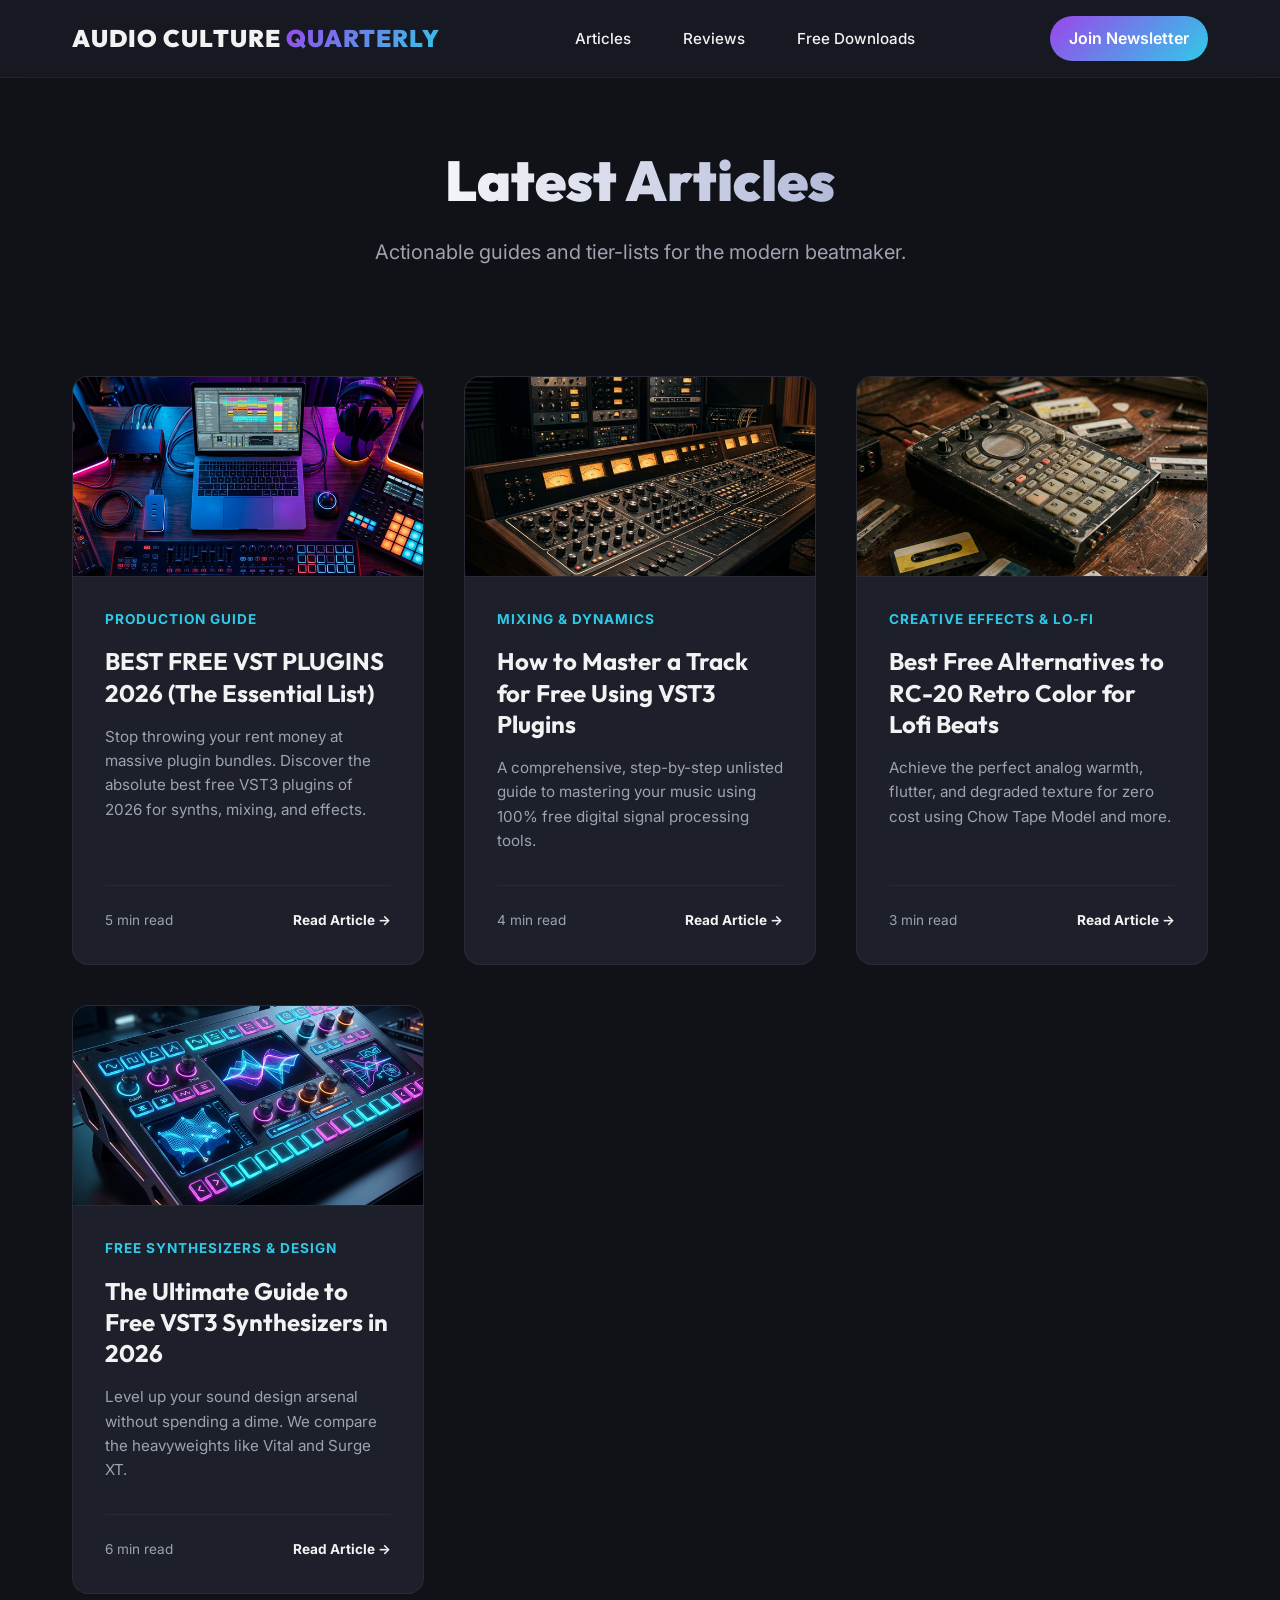
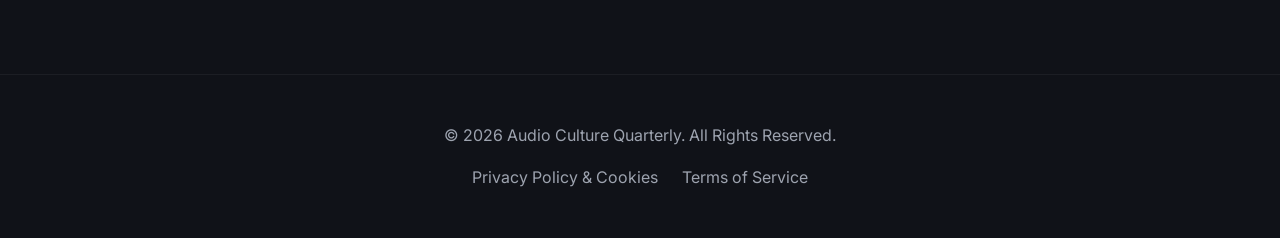
==== commit a452245d: "feat: Add unique AI images, global SEO keywords, and legal compliance pages" ====
--- a/index.html
+++ b/index.html
@@ -5,6 +5,7 @@
     <meta name="viewport" content="width=device-width, initial-scale=1.0">
     <title>Audio Culture Quarterly | Music Production Blog</title>
     <meta name="description" content="The premier source for beatmakers and producers. Discover the best free VST plugins, mixing guides, and production setups.">
+    <meta name="keywords" content="audiophile, vst, plugins, mixing, mastering, DAW, studio, beat, beatmaker">
     <link href="https://fonts.googleapis.com/css2?family=Outfit:wght@400;700;900&family=Inter:wght@400;500;700&display=swap" rel="stylesheet">
     <link rel="stylesheet" href="./styles.css">
     <style>
@@ -114,8 +115,9 @@
     <nav class="glass-nav">
         <div class="nav-container">
             <a href="index.html" class="logo">AUDIO CULTURE <span>QUARTERLY</span></a>
-            <div class="nav-links">
-                <a href="index.html" style="color: var(--accent-blue);">Articles</a>
+                        <div class="nav-links">
+                <a href="index.html">Articles</a>
+                <a href="reviews.html">Reviews</a>
                 <a href="downloads.html">Free Downloads</a>
             </div>
             <a href="downloads.html" class="cta-button">Join Newsletter</a>
@@ -134,7 +136,7 @@
 
             <!-- Week 4 Post (The Pillar) -->
             <a href="post-best-free-vst-plugins.html" class="article-card">
-                <img src="./assets/hero.png" alt="DAW Studio">
+                <img src="./assets/feed_vst_list_1773423580728.png" alt="DAW Studio from above">
                 <div class="article-body">
                     <span class="article-cat">Production Guide</span>
                     <h2 class="article-title">BEST FREE VST PLUGINS 2026 (The Essential List)</h2>
@@ -148,7 +150,7 @@
 
             <!-- Week 3 Post -->
             <a href="post-master-for-free.html" class="article-card">
-                <div class="article-img-placeholder">🎚️</div>
+                <img src="./assets/feed_master_1773423595288.png" alt="Mastering Console">
                 <div class="article-body">
                     <span class="article-cat">Mixing & Dynamics</span>
                     <h2 class="article-title">How to Master a Track for Free Using VST3 Plugins</h2>
@@ -162,7 +164,7 @@
 
             <!-- Week 2 Post -->
             <a href="post-rc20-alternatives.html" class="article-card">
-                <img src="./assets/lofi.png" alt="Lo-fi tape deck">
+                <img src="./assets/feed_rc20_1773423612398.png" alt="SP-404 and cassetes">
                 <div class="article-body">
                     <span class="article-cat">Creative Effects & Lo-Fi</span>
                     <h2 class="article-title">Best Free Alternatives to RC-20 Retro Color for Lofi Beats</h2>
@@ -176,7 +178,7 @@
 
             <!-- Week 1 Post -->
             <a href="post-free-vst3-synths.html" class="article-card">
-                <img src="./assets/synth.png" alt="Synthesizer">
+                <img src="./assets/feed_synths_1773423625604.png" alt="Wavetable synthesizer 3D render">
                 <div class="article-body">
                     <span class="article-cat">Free Synthesizers & Design</span>
                     <h2 class="article-title">The Ultimate Guide to Free VST3 Synthesizers in 2026</h2>
@@ -191,10 +193,17 @@
         </div>
     </main>
 
-    <footer>
+        <footer>
         <div class="footer-content">
             <p>&copy; 2026 Audio Culture Quarterly. All Rights Reserved.</p>
+            <div class="footer-links" style="margin-top: 1rem;">
+                <a href="privacy.html" style="color: var(--text-muted); text-decoration: none; margin: 0 10px;">Privacy Policy & Cookies</a>
+                <a href="terms.html" style="color: var(--text-muted); text-decoration: none; margin: 0 10px;">Terms of Service</a>
+            </div>
         </div>
     </footer>
 </body>
 </html>
+
+
+
